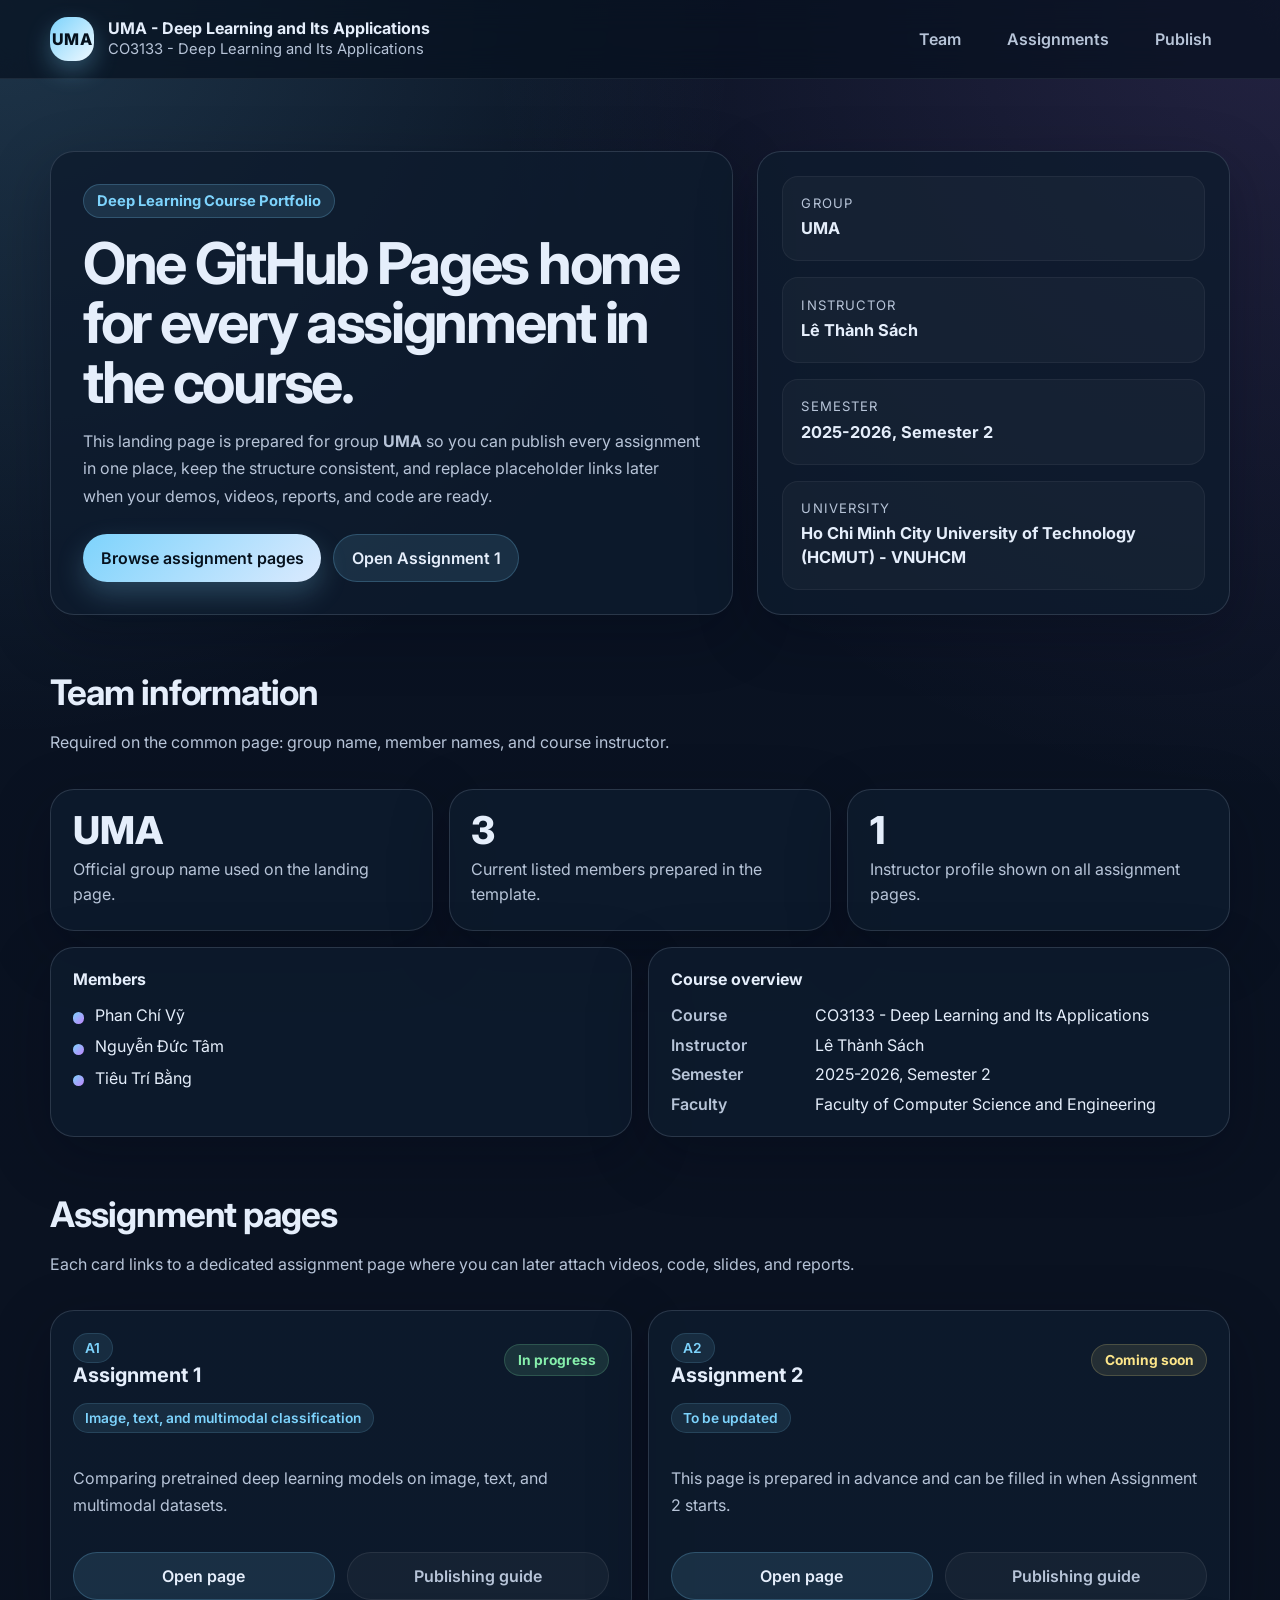
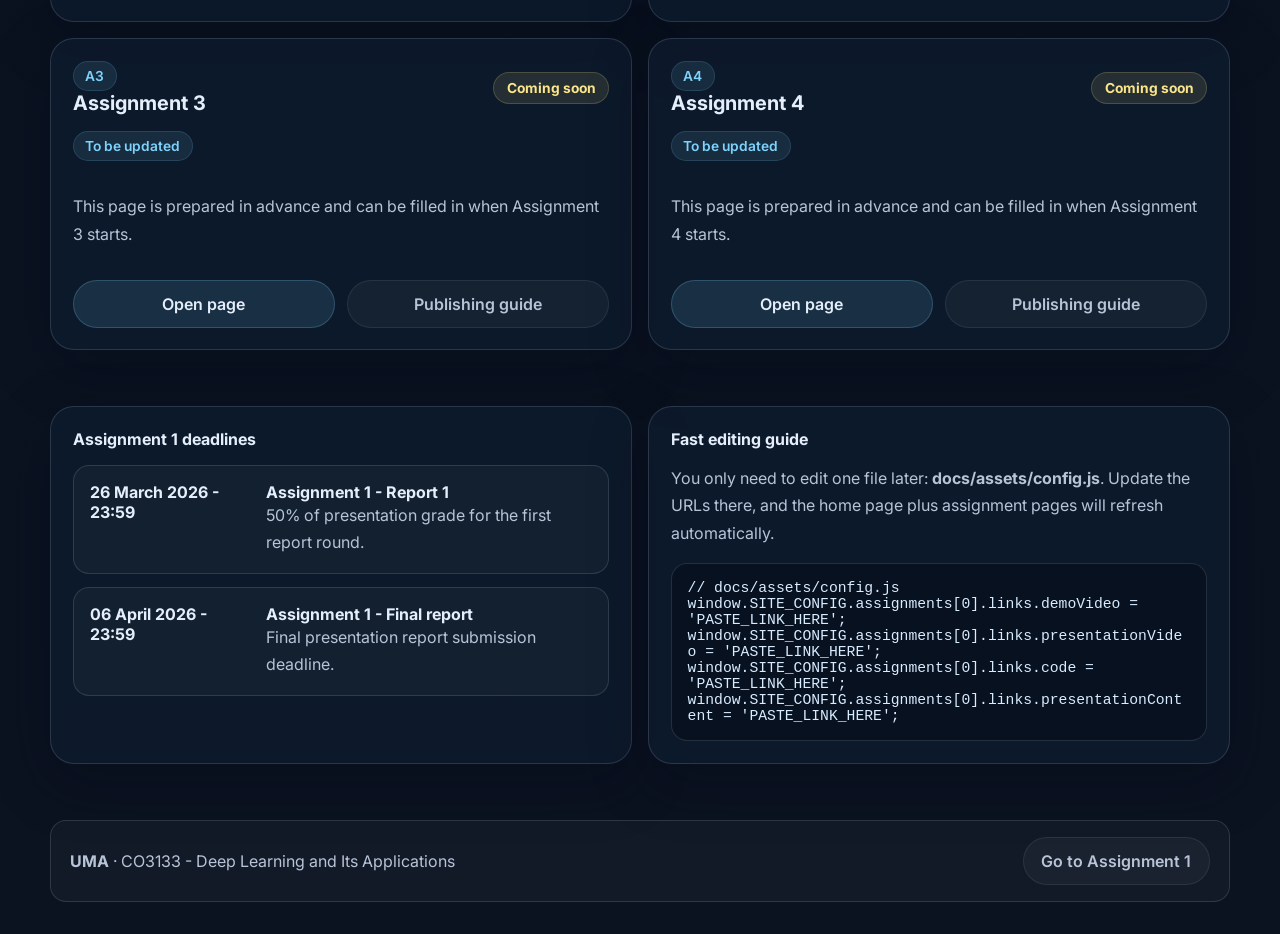
==== docs/index.html @ 0439df28 "Initial GitHub Pages site" ====
<!DOCTYPE html>
<html lang="en">
<head>
  <meta charset="UTF-8" />
  <meta name="viewport" content="width=device-width, initial-scale=1.0" />
  <title>UMA - Deep Learning and Its Applications</title>
  <meta name="description" content="GitHub Pages landing page for UMA - Deep Learning and Its Applications." />
  <link rel="preconnect" href="https://fonts.googleapis.com">
  <link rel="preconnect" href="https://fonts.gstatic.com" crossorigin>
  <link href="https://fonts.googleapis.com/css2?family=Inter:wght@400;500;600;700;800&display=swap" rel="stylesheet">
  <link rel="stylesheet" href="./assets/style.css" />
</head>
<body onload="renderHome()">
  <header class="topbar">
    <div class="container topbar-inner">
      <a class="brand" href="./index.html">
        <div class="brand-badge">UMA</div>
        <div class="brand-meta">
          <h1 data-site-title>UMA - Deep Learning and Its Applications</h1>
          <p data-course-title>CO3133 - Deep Learning and Its Applications</p>
        </div>
      </a>
      <nav class="nav-links">
        <a class="nav-link" href="#team">Team</a>
        <a class="nav-link" href="#assignments">Assignments</a>
        <a class="nav-link" href="#publish-guide">Publish</a>
      </nav>
    </div>
  </header>

  <main>
    <section class="hero">
      <div class="container hero-grid">
        <div class="panel hero-copy">
          <div class="overline">Deep Learning Course Portfolio</div>
          <h2>One GitHub Pages home for every assignment in the course.</h2>
          <p>
            This landing page is prepared for group <strong data-group-name>UMA</strong> so you can publish every assignment in one place,
            keep the structure consistent, and replace placeholder links later when your demos, videos, reports, and code are ready.
          </p>
          <div class="hero-actions">
            <a class="button" href="#assignments">Browse assignment pages</a>
            <a class="button-secondary" href="./assignments/assignment-1.html">Open Assignment 1</a>
          </div>
        </div>

        <aside class="panel hero-side">
          <div class="info-card">
            <div class="info-label">Group</div>
            <div class="info-value" data-group-name>UMA</div>
          </div>
          <div class="info-card">
            <div class="info-label">Instructor</div>
            <div class="info-value" data-instructor>Lê Thành Sách</div>
          </div>
          <div class="info-card">
            <div class="info-label">Semester</div>
            <div class="info-value" data-semester>2025-2026, Semester 2</div>
          </div>
          <div class="info-card">
            <div class="info-label">University</div>
            <div class="info-value" data-university>Ho Chi Minh City University of Technology (HCMUT) - VNUHCM</div>
          </div>
        </aside>
      </div>
    </section>

    <section class="section" id="team">
      <div class="container">
        <div class="section-head">
          <div>
            <h3>Team information</h3>
            <p class="section-copy">Required on the common page: group name, member names, and course instructor.</p>
          </div>
        </div>
        <div class="grid-3">
          <article class="card">
            <div class="metric" data-group-name>UMA</div>
            <div class="metric-subtitle">Official group name used on the landing page.</div>
          </article>
          <article class="card">
            <div class="metric">3</div>
            <div class="metric-subtitle">Current listed members prepared in the template.</div>
          </article>
          <article class="card">
            <div class="metric">1</div>
            <div class="metric-subtitle">Instructor profile shown on all assignment pages.</div>
          </article>
        </div>

        <div class="grid-2" style="margin-top: 1rem;">
          <article class="card">
            <h4 style="margin: 0;">Members</h4>
            <ul class="member-list" id="member-list"></ul>
          </article>
          <article class="card">
            <h4 style="margin: 0;">Course overview</h4>
            <div class="kv" style="margin-top: 1rem;">
              <div class="kv-row"><div class="kv-label">Course</div><div data-course-title>CO3133 - Deep Learning and Its Applications</div></div>
              <div class="kv-row"><div class="kv-label">Instructor</div><div data-instructor>Lê Thành Sách</div></div>
              <div class="kv-row"><div class="kv-label">Semester</div><div data-semester>2025-2026, Semester 2</div></div>
              <div class="kv-row"><div class="kv-label">Faculty</div><div>Faculty of Computer Science and Engineering</div></div>
            </div>
          </article>
        </div>
      </div>
    </section>

    <section class="section" id="assignments">
      <div class="container">
        <div class="section-head">
          <div>
            <h2>Assignment pages</h2>
            <p class="section-copy">Each card links to a dedicated assignment page where you can later attach videos, code, slides, and reports.</p>
          </div>
        </div>
        <div class="grid-2" id="assignment-cards"></div>
      </div>
    </section>

    <section class="section">
      <div class="container grid-2">
        <article class="card">
          <h4 style="margin: 0;">Assignment 1 deadlines</h4>
          <div class="timeline" id="deadline-timeline" style="margin-top: 1rem;"></div>
        </article>
        <article class="card" id="publish-guide">
          <h4 style="margin: 0;">Fast editing guide</h4>
          <p class="content-text">You only need to edit one file later: <strong>docs/assets/config.js</strong>. Update the URLs there, and the home page plus assignment pages will refresh automatically.</p>
          <div class="code-block" id="quick-edit-code"></div>
        </article>
      </div>
    </section>
  </main>

  <footer class="footer">
    <div class="container footer-panel">
      <div>
        <strong data-group-name>UMA</strong> · <span data-course-title>CO3133 - Deep Learning and Its Applications</span>
      </div>
      <a class="button-ghost" href="./assignments/assignment-1.html">Go to Assignment 1</a>
    </div>
  </footer>

  <script src="./assets/config.js"></script>
  <script src="./assets/main.js"></script>
</body>
</html>
---- docs/assets/style.css ----
:root {
  --bg: #07111f;
  --panel: rgba(14, 27, 46, 0.82);
  --panel-strong: rgba(9, 20, 36, 0.95);
  --line: rgba(148, 163, 184, 0.22);
  --text: #e5eefb;
  --muted: #b7c4d8;
  --accent: #7dd3fc;
  --accent-2: #c084fc;
  --success: #86efac;
  --warning: #fde68a;
  --shadow: 0 18px 60px rgba(2, 6, 23, 0.28);
  --radius: 24px;
  --radius-sm: 16px;
  --max-width: 1180px;
}

* { box-sizing: border-box; }
html { scroll-behavior: smooth; }
body {
  margin: 0;
  font-family: Inter, ui-sans-serif, system-ui, -apple-system, BlinkMacSystemFont, "Segoe UI", sans-serif;
  color: var(--text);
  background:
    radial-gradient(circle at top left, rgba(125, 211, 252, 0.18), transparent 26%),
    radial-gradient(circle at top right, rgba(192, 132, 252, 0.14), transparent 28%),
    linear-gradient(180deg, #091222 0%, #0b1220 100%);
  min-height: 100vh;
}

a { color: inherit; text-decoration: none; }
img { max-width: 100%; display: block; }

.container {
  width: min(calc(100% - 2rem), var(--max-width));
  margin: 0 auto;
}

.topbar {
  position: sticky;
  top: 0;
  z-index: 20;
  backdrop-filter: blur(16px);
  background: rgba(7, 17, 31, 0.7);
  border-bottom: 1px solid rgba(148, 163, 184, 0.12);
}

.topbar-inner {
  display: flex;
  align-items: center;
  justify-content: space-between;
  gap: 1rem;
  padding: 1rem 0;
}

.brand {
  display: flex;
  gap: 0.85rem;
  align-items: center;
}

.brand-badge {
  width: 2.75rem;
  height: 2.75rem;
  border-radius: 18px;
  display: grid;
  place-items: center;
  font-weight: 800;
  letter-spacing: 0.04em;
  color: #06111d;
  background: linear-gradient(135deg, var(--accent), #f0f9ff);
  box-shadow: 0 10px 25px rgba(125, 211, 252, 0.3);
}

.brand-meta h1,
.brand-meta p {
  margin: 0;
}

.brand-meta h1 {
  font-size: 1rem;
  line-height: 1.1;
}

.brand-meta p {
  margin-top: 0.18rem;
  color: var(--muted);
  font-size: 0.92rem;
}

.nav-links {
  display: flex;
  gap: 0.7rem;
  flex-wrap: wrap;
}

.nav-link,
.button,
.button-secondary,
.button-ghost {
  border-radius: 999px;
  padding: 0.8rem 1.1rem;
  font-weight: 600;
  transition: transform 0.2s ease, opacity 0.2s ease, background 0.2s ease;
}

.nav-link {
  color: var(--muted);
}

.nav-link:hover,
.button:hover,
.button-secondary:hover,
.button-ghost:hover {
  transform: translateY(-1px);
}

.button {
  display: inline-flex;
  align-items: center;
  justify-content: center;
  gap: 0.55rem;
  background: linear-gradient(135deg, var(--accent), #dbeafe);
  color: #06111d;
  box-shadow: 0 12px 28px rgba(125, 211, 252, 0.24);
}

.button-secondary {
  display: inline-flex;
  align-items: center;
  justify-content: center;
  gap: 0.55rem;
  background: rgba(125, 211, 252, 0.12);
  border: 1px solid rgba(125, 211, 252, 0.22);
  color: var(--text);
}

.button-ghost {
  display: inline-flex;
  align-items: center;
  justify-content: center;
  gap: 0.55rem;
  background: rgba(255, 255, 255, 0.04);
  border: 1px solid rgba(255, 255, 255, 0.08);
  color: var(--muted);
}

.hero {
  padding: 4.5rem 0 2.5rem;
}

.hero-grid {
  display: grid;
  grid-template-columns: 1.3fr 0.9fr;
  gap: 1.5rem;
}

.panel {
  background: var(--panel);
  border: 1px solid var(--line);
  border-radius: var(--radius);
  box-shadow: var(--shadow);
}

.hero-copy {
  padding: 2rem;
}

.overline {
  display: inline-flex;
  align-items: center;
  gap: 0.55rem;
  padding: 0.45rem 0.8rem;
  border-radius: 999px;
  background: rgba(125, 211, 252, 0.12);
  color: var(--accent);
  border: 1px solid rgba(125, 211, 252, 0.22);
  font-size: 0.92rem;
  font-weight: 700;
}

.hero-copy h2,
.page-hero h1 {
  margin: 1rem 0 0.75rem;
  font-size: clamp(2rem, 4.5vw, 3.7rem);
  line-height: 1.03;
  letter-spacing: -0.04em;
}

.hero-copy p,
.page-hero p,
.section-copy,
.muted,
.assignment-summary,
.content-text {
  color: var(--muted);
  line-height: 1.72;
}

.hero-actions {
  display: flex;
  flex-wrap: wrap;
  gap: 0.75rem;
  margin-top: 1.5rem;
}

.hero-side {
  padding: 1.5rem;
  display: grid;
  gap: 1rem;
}

.info-card {
  background: rgba(255, 255, 255, 0.03);
  border: 1px solid rgba(255, 255, 255, 0.05);
  border-radius: var(--radius-sm);
  padding: 1.15rem;
}

.info-label {
  font-size: 0.82rem;
  color: var(--muted);
  text-transform: uppercase;
  letter-spacing: 0.08em;
  margin-bottom: 0.4rem;
}

.info-value {
  font-size: 1.02rem;
  font-weight: 700;
  line-height: 1.45;
}

.member-list,
.deliverable-list,
.link-list,
.check-list {
  display: grid;
  gap: 0.7rem;
  margin: 1rem 0 0;
  padding: 0;
  list-style: none;
}

.member-item,
.deliverable-item,
.link-item,
.check-item {
  display: flex;
  align-items: flex-start;
  gap: 0.7rem;
  color: var(--text);
}

.member-dot,
.deliverable-dot,
.check-dot {
  flex: 0 0 auto;
  width: 0.7rem;
  height: 0.7rem;
  margin-top: 0.45rem;
  border-radius: 999px;
  background: linear-gradient(135deg, var(--accent), var(--accent-2));
}

.section {
  padding: 1rem 0 2.5rem;
}

.section-head {
  display: flex;
  align-items: end;
  justify-content: space-between;
  gap: 1rem;
  margin-bottom: 1rem;
}

.section-head h3,
.section-head h2 {
  margin: 0;
  font-size: clamp(1.4rem, 3vw, 2.2rem);
  letter-spacing: -0.03em;
}

.grid-3,
.grid-2 {
  display: grid;
  gap: 1rem;
}

.grid-3 { grid-template-columns: repeat(3, minmax(0, 1fr)); }
.grid-2 { grid-template-columns: repeat(2, minmax(0, 1fr)); }

.card {
  padding: 1.35rem;
  border-radius: var(--radius);
  background: var(--panel);
  border: 1px solid var(--line);
  box-shadow: var(--shadow);
}

.metric {
  font-size: clamp(1.8rem, 4vw, 2.4rem);
  font-weight: 800;
  line-height: 1;
  margin-bottom: 0.45rem;
}

.metric-subtitle {
  color: var(--muted);
  line-height: 1.6;
}

.assignment-card {
  display: flex;
  flex-direction: column;
  gap: 1rem;
}

.assignment-top {
  display: flex;
  justify-content: space-between;
  gap: 1rem;
  align-items: center;
}

.status-pill {
  display: inline-flex;
  align-items: center;
  gap: 0.45rem;
  padding: 0.45rem 0.78rem;
  border-radius: 999px;
  font-size: 0.86rem;
  font-weight: 700;
  border: 1px solid rgba(255, 255, 255, 0.08);
  background: rgba(255, 255, 255, 0.04);
  color: var(--muted);
}

.status-pill.in-progress {
  background: rgba(134, 239, 172, 0.12);
  color: var(--success);
  border-color: rgba(134, 239, 172, 0.18);
}

.status-pill.coming-soon {
  background: rgba(253, 230, 138, 0.1);
  color: var(--warning);
  border-color: rgba(253, 230, 138, 0.18);
}

.assignment-card h4,
.callout h4 {
  margin: 0;
  font-size: 1.25rem;
}

.assignment-meta {
  display: flex;
  gap: 0.6rem;
  flex-wrap: wrap;
}

.meta-badge {
  display: inline-flex;
  padding: 0.38rem 0.72rem;
  border-radius: 999px;
  background: rgba(125, 211, 252, 0.1);
  color: var(--accent);
  border: 1px solid rgba(125, 211, 252, 0.14);
  font-size: 0.86rem;
  font-weight: 600;
}

.assignment-actions,
.link-grid {
  display: grid;
  grid-template-columns: repeat(2, minmax(0, 1fr));
  gap: 0.8rem;
}

.inline-note,
.callout {
  padding: 1rem 1.1rem;
  border-radius: var(--radius-sm);
  border: 1px solid rgba(125, 211, 252, 0.18);
  background: rgba(125, 211, 252, 0.08);
}

.callout.warning {
  background: rgba(253, 230, 138, 0.1);
  border-color: rgba(253, 230, 138, 0.18);
}

.timeline {
  display: grid;
  gap: 0.8rem;
}

.timeline-item {
  display: flex;
  gap: 1rem;
  padding: 1rem;
  border-radius: var(--radius-sm);
  border: 1px solid var(--line);
  background: rgba(255, 255, 255, 0.03);
}

.timeline-date {
  min-width: 10rem;
  font-weight: 700;
}

.footer {
  padding: 1rem 0 2rem;
  color: var(--muted);
}

.footer-panel {
  display: flex;
  align-items: center;
  justify-content: space-between;
  gap: 1rem;
  padding: 1rem 1.2rem;
  border-radius: var(--radius-sm);
  border: 1px solid var(--line);
  background: rgba(255, 255, 255, 0.03);
}

.page-hero {
  padding: 4rem 0 1.75rem;
}

.page-layout {
  display: grid;
  grid-template-columns: 0.78fr 1.22fr;
  gap: 1rem;
}

.stack {
  display: grid;
  gap: 1rem;
}

.kv {
  display: grid;
  gap: 0.6rem;
}

.kv-row {
  display: grid;
  grid-template-columns: 8rem 1fr;
  gap: 1rem;
  align-items: start;
}

.kv-label {
  color: var(--muted);
  font-weight: 600;
}

.placeholder-link {
  width: 100%;
  display: flex;
  justify-content: space-between;
  gap: 0.75rem;
  padding: 0.95rem 1rem;
  border-radius: var(--radius-sm);
  border: 1px solid var(--line);
  background: rgba(255, 255, 255, 0.03);
}

.placeholder-link strong { font-size: 0.98rem; }
.placeholder-link span { color: var(--muted); font-size: 0.92rem; }

.placeholder-link.active {
  background: rgba(125, 211, 252, 0.1);
  border-color: rgba(125, 211, 252, 0.22);
}

.placeholder-link.active span { color: var(--accent); }

.table-like {
  display: grid;
  gap: 0.8rem;
}

.table-row {
  display: grid;
  grid-template-columns: 1fr auto;
  gap: 1rem;
  align-items: center;
  padding: 1rem;
  border-radius: var(--radius-sm);
  border: 1px solid var(--line);
  background: rgba(255, 255, 255, 0.03);
}

.code-block {
  font-family: ui-monospace, SFMono-Regular, Menlo, Monaco, Consolas, "Liberation Mono", monospace;
  font-size: 0.92rem;
  white-space: pre-wrap;
  word-break: break-word;
  color: #d9ebff;
  background: rgba(7, 17, 31, 0.9);
  border: 1px solid rgba(148, 163, 184, 0.2);
  border-radius: var(--radius-sm);
  padding: 1rem;
}

.small-note {
  font-size: 0.9rem;
  color: var(--muted);
}

@media (max-width: 980px) {
  .hero-grid,
  .page-layout,
  .grid-3,
  .grid-2,
  .assignment-actions,
  .link-grid {
    grid-template-columns: 1fr;
  }

  .topbar-inner,
  .footer-panel,
  .section-head,
  .assignment-top {
    align-items: flex-start;
    flex-direction: column;
  }

  .timeline-item,
  .table-row {
    grid-template-columns: 1fr;
  }

  .timeline-date,
  .kv-row {
    min-width: 0;
    grid-template-columns: 1fr;
    gap: 0.35rem;
  }
}

@media (max-width: 640px) {
  .hero,
  .page-hero { padding-top: 3.2rem; }
  .hero-copy,
  .hero-side,
  .card { padding: 1.15rem; }
  .brand-badge { width: 2.5rem; height: 2.5rem; }
}
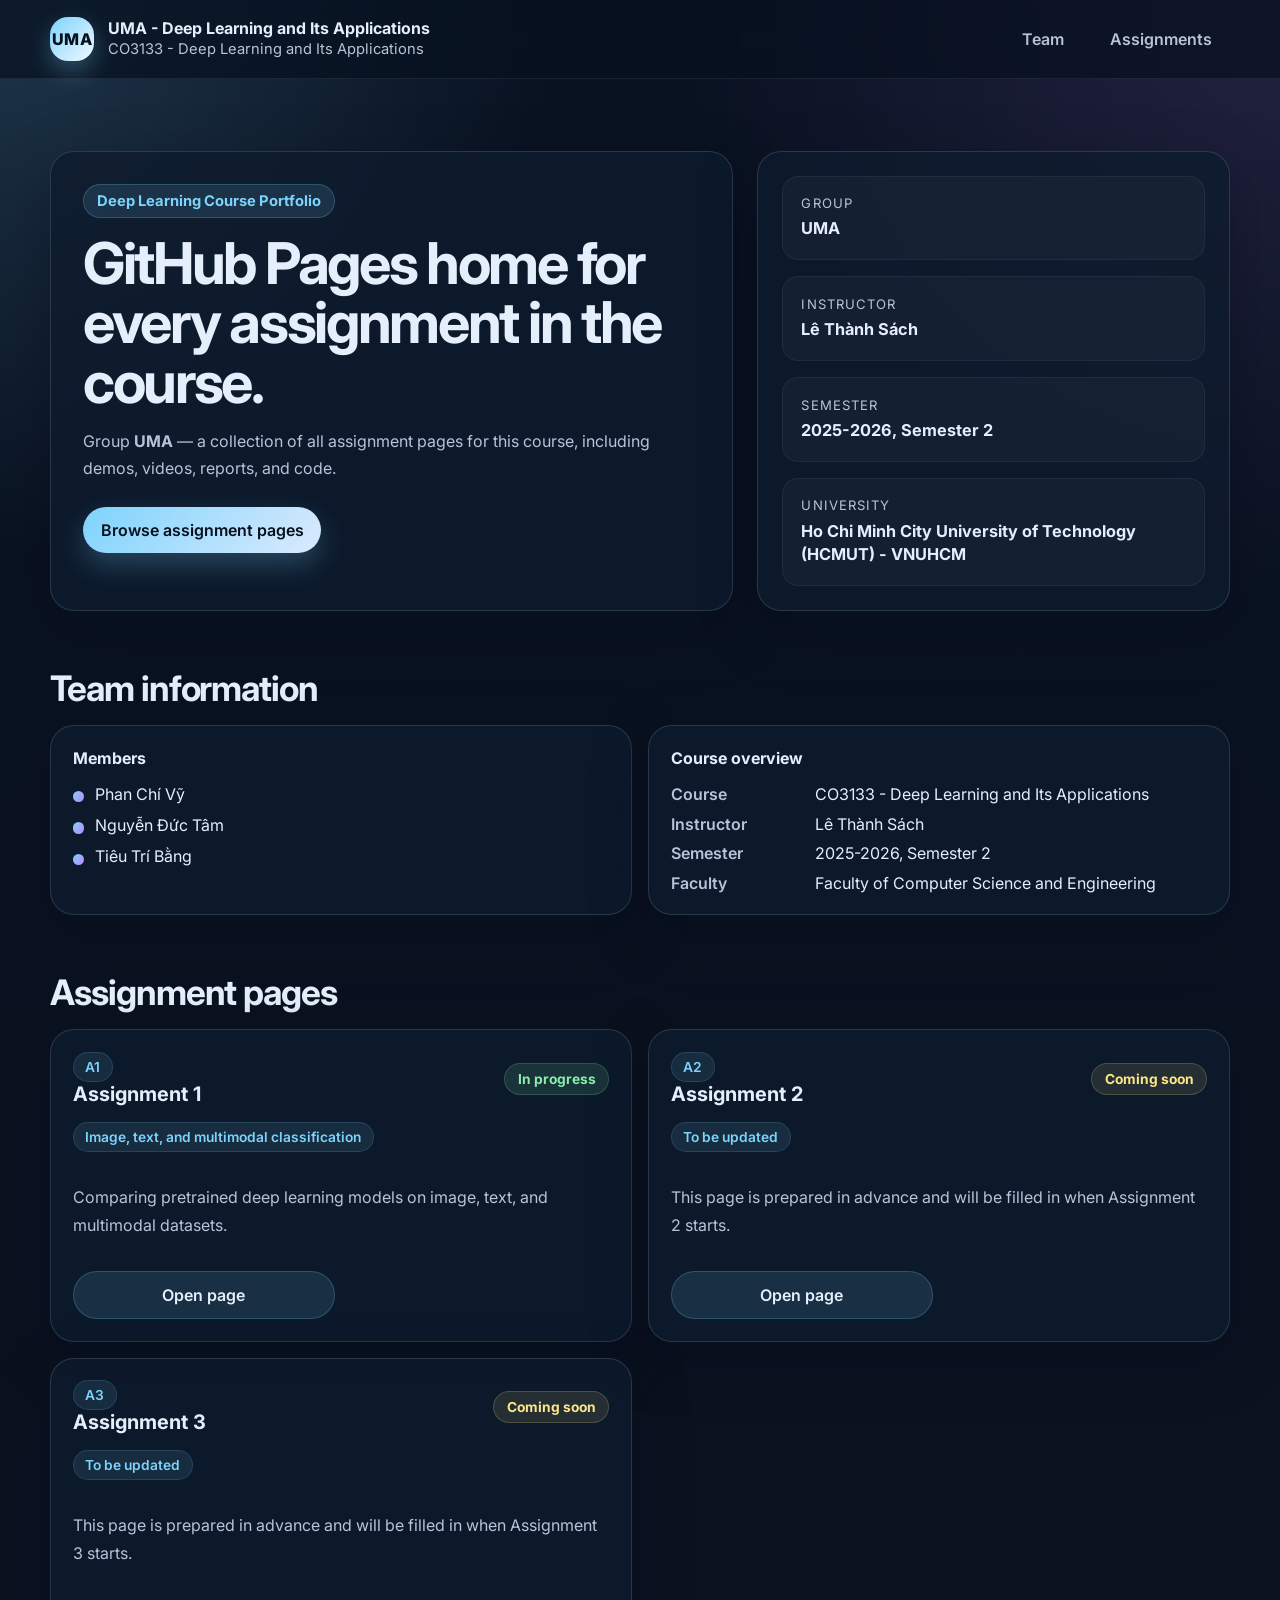
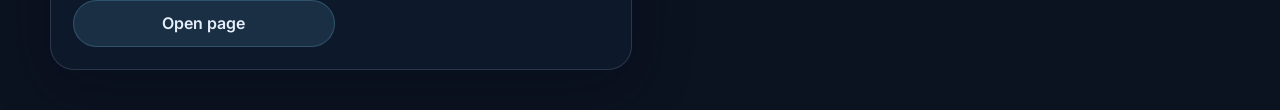
==== commit a5a14c56: "Refine page content and structure" ====
--- a/docs/index.html
+++ b/docs/index.html
@@ -16,14 +16,13 @@
       <a class="brand" href="./index.html">
         <div class="brand-badge">UMA</div>
         <div class="brand-meta">
-          <h1 data-site-title>UMA - Deep Learning and Its Applications</h1>
+          <h1 data-site-title>UMA - Deep Learning Assignments</h1>
           <p data-course-title>CO3133 - Deep Learning and Its Applications</p>
         </div>
       </a>
       <nav class="nav-links">
         <a class="nav-link" href="#team">Team</a>
         <a class="nav-link" href="#assignments">Assignments</a>
-        <a class="nav-link" href="#publish-guide">Publish</a>
       </nav>
     </div>
   </header>
@@ -33,14 +32,12 @@
       <div class="container hero-grid">
         <div class="panel hero-copy">
           <div class="overline">Deep Learning Course Portfolio</div>
-          <h2>One GitHub Pages home for every assignment in the course.</h2>
+          <h2>GitHub Pages home for every assignment in the course.</h2>
           <p>
-            This landing page is prepared for group <strong data-group-name>UMA</strong> so you can publish every assignment in one place,
-            keep the structure consistent, and replace placeholder links later when your demos, videos, reports, and code are ready.
+            Group <strong data-group-name>UMA</strong> — a collection of all assignment pages for this course, including demos, videos, reports, and code.
           </p>
           <div class="hero-actions">
             <a class="button" href="#assignments">Browse assignment pages</a>
-            <a class="button-secondary" href="./assignments/assignment-1.html">Open Assignment 1</a>
           </div>
         </div>
 
@@ -70,22 +67,7 @@
         <div class="section-head">
           <div>
             <h3>Team information</h3>
-            <p class="section-copy">Required on the common page: group name, member names, and course instructor.</p>
           </div>
-        </div>
-        <div class="grid-3">
-          <article class="card">
-            <div class="metric" data-group-name>UMA</div>
-            <div class="metric-subtitle">Official group name used on the landing page.</div>
-          </article>
-          <article class="card">
-            <div class="metric">3</div>
-            <div class="metric-subtitle">Current listed members prepared in the template.</div>
-          </article>
-          <article class="card">
-            <div class="metric">1</div>
-            <div class="metric-subtitle">Instructor profile shown on all assignment pages.</div>
-          </article>
         </div>
 
         <div class="grid-2" style="margin-top: 1rem;">
@@ -111,36 +93,14 @@
         <div class="section-head">
           <div>
             <h2>Assignment pages</h2>
-            <p class="section-copy">Each card links to a dedicated assignment page where you can later attach videos, code, slides, and reports.</p>
           </div>
         </div>
         <div class="grid-2" id="assignment-cards"></div>
       </div>
     </section>
 
-    <section class="section">
-      <div class="container grid-2">
-        <article class="card">
-          <h4 style="margin: 0;">Assignment 1 deadlines</h4>
-          <div class="timeline" id="deadline-timeline" style="margin-top: 1rem;"></div>
-        </article>
-        <article class="card" id="publish-guide">
-          <h4 style="margin: 0;">Fast editing guide</h4>
-          <p class="content-text">You only need to edit one file later: <strong>docs/assets/config.js</strong>. Update the URLs there, and the home page plus assignment pages will refresh automatically.</p>
-          <div class="code-block" id="quick-edit-code"></div>
-        </article>
-      </div>
-    </section>
+
   </main>
-
-  <footer class="footer">
-    <div class="container footer-panel">
-      <div>
-        <strong data-group-name>UMA</strong> · <span data-course-title>CO3133 - Deep Learning and Its Applications</span>
-      </div>
-      <a class="button-ghost" href="./assignments/assignment-1.html">Go to Assignment 1</a>
-    </div>
-  </footer>
 
   <script src="./assets/config.js"></script>
   <script src="./assets/main.js"></script>
--- a/docs/assets/style.css
+++ b/docs/assets/style.css
@@ -462,8 +462,8 @@
 .placeholder-link {
   width: 100%;
   display: flex;
-  justify-content: space-between;
-  gap: 0.75rem;
+  flex-direction: column;
+  gap: 0.35rem;
   padding: 0.95rem 1rem;
   border-radius: var(--radius-sm);
   border: 1px solid var(--line);
